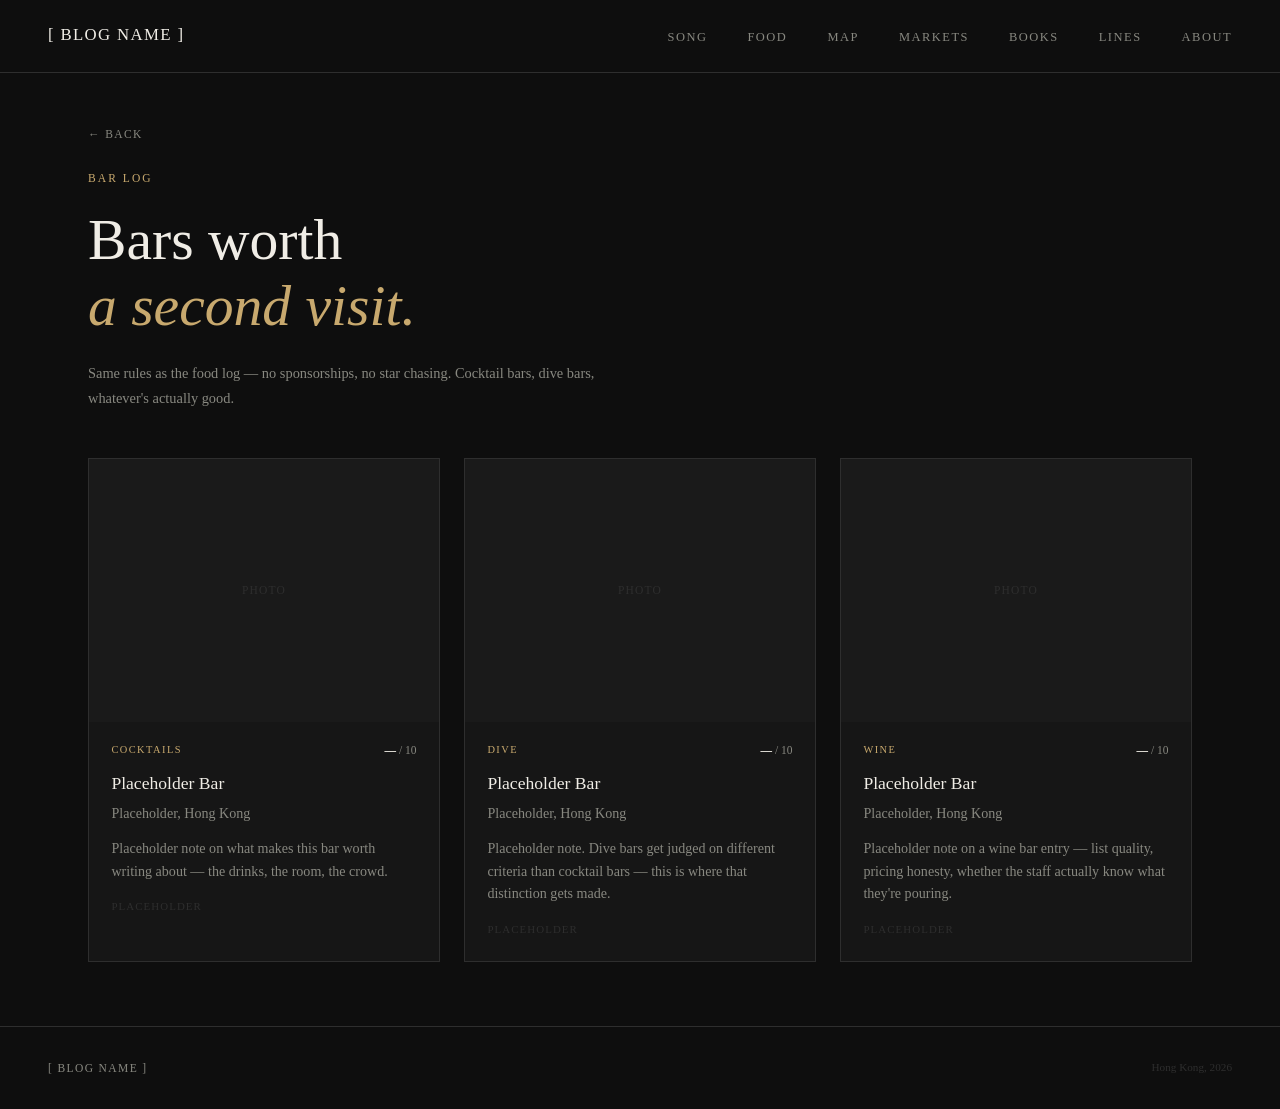
==== bar-log.html @ 64da8ba4 "Add files via upload" ====
<!DOCTYPE html>
<html lang="en">
<head>
  <meta charset="UTF-8" />
  <meta name="viewport" content="width=device-width, initial-scale=1.0" />
  <title>[ blog name ] — Bar Log</title>
  <link rel="stylesheet" href="styles.css" />
</head>
<body>

  <!-- NAV -->
  <nav>
    <a href="index.html" class="nav-logo">[ blog name ]</a>
    <ul class="nav-links">
      <li><a href="index.html#song">Song</a></li>
      <li><a href="index.html#food">Food</a></li>
      <li><a href="index.html#map">Map</a></li>
      <li><a href="index.html#markets">Markets</a></li>
      <li><a href="index.html#books">Books</a></li>
      <li><a href="index.html#lines">Lines</a></li>
      <li><a href="index.html#about">About</a></li>
    </ul>
  </nav>

  <!-- PAGE HEADER -->
  <div class="page-header">
    <a href="index.html#hobbies" class="page-back">← Back</a>
    <p class="page-label">Bar Log</p>
    <h1>Bars worth<br><em>a second visit.</em></h1>
    <p class="page-sub">Same rules as the food log — no sponsorships, no star chasing. Cocktail bars, dive bars, whatever's actually good.</p>
  </div>

  <!-- BAR GRID -->
  <div class="food-grid">

    <div class="food-card">
      <div class="food-card-img">Photo</div>
      <div class="food-card-body">
        <div class="food-card-meta">
          <span class="food-card-tag">Cocktails</span>
          <span class="food-card-rating"><span>—</span> / 10</span>
        </div>
        <h3>Placeholder Bar</h3>
        <p class="food-card-location">Placeholder, Hong Kong</p>
        <p>Placeholder note on what makes this bar worth writing about — the drinks, the room, the crowd.</p>
        <span class="food-card-date">Placeholder</span>
      </div>
    </div>

    <div class="food-card">
      <div class="food-card-img">Photo</div>
      <div class="food-card-body">
        <div class="food-card-meta">
          <span class="food-card-tag">Dive</span>
          <span class="food-card-rating"><span>—</span> / 10</span>
        </div>
        <h3>Placeholder Bar</h3>
        <p class="food-card-location">Placeholder, Hong Kong</p>
        <p>Placeholder note. Dive bars get judged on different criteria than cocktail bars — this is where that distinction gets made.</p>
        <span class="food-card-date">Placeholder</span>
      </div>
    </div>

    <div class="food-card">
      <div class="food-card-img">Photo</div>
      <div class="food-card-body">
        <div class="food-card-meta">
          <span class="food-card-tag">Wine</span>
          <span class="food-card-rating"><span>—</span> / 10</span>
        </div>
        <h3>Placeholder Bar</h3>
        <p class="food-card-location">Placeholder, Hong Kong</p>
        <p>Placeholder note on a wine bar entry — list quality, pricing honesty, whether the staff actually know what they're pouring.</p>
        <span class="food-card-date">Placeholder</span>
      </div>
    </div>

  </div>

  <!-- FOOTER -->
  <footer>
    <span class="footer-name">[ blog name ]</span>
    <span class="footer-note">Hong Kong, 2026</span>
  </footer>

</body>
</html>
---- styles.css ----
:root {
  --black: #f0ede6;
  --white: #0e0e0e;
  --cream: #1a1a1a;
  --accent: #c8a96e;
  --grey: #888880;
  --light-grey: #2e2e2e;
  --card-bg: #161616;
}

* { margin: 0; padding: 0; box-sizing: border-box; }

body {
  font-family: 'Times New Roman', Times, serif;
  background: var(--white);
  color: var(--black);
  line-height: 1.6;
}

/* ─── NAV ─── */
nav {
  position: fixed;
  top: 0; left: 0; right: 0;
  z-index: 100;
  display: flex;
  justify-content: space-between;
  align-items: center;
  padding: 1.4rem 3rem;
  background: var(--white);
  border-bottom: 1px solid var(--light-grey);
}

.nav-logo {
  font-size: 1.05rem;
  font-weight: normal;
  letter-spacing: 0.08em;
  text-transform: uppercase;
  color: var(--black);
  text-decoration: none;
}

.nav-links {
  display: flex;
  gap: 2.5rem;
  list-style: none;
}

.nav-links a {
  font-family: 'Times New Roman', Times, serif;
  font-size: 0.78rem;
  letter-spacing: 0.12em;
  text-transform: uppercase;
  color: var(--grey);
  text-decoration: none;
  transition: color 0.2s;
}

.nav-links a:hover { color: var(--black); }

/* ─── PAGE HEADER (for standalone sub-pages) ─── */
.page-header {
  padding-top: 120px;
  padding-bottom: 3rem;
  padding-left: 3rem;
  padding-right: 3rem;
  max-width: 1200px;
  margin: 0 auto;
}

.page-back {
  display: inline-block;
  margin-bottom: 1.6rem;
  font-family: 'Times New Roman', Times, serif;
  font-size: 0.72rem;
  letter-spacing: 0.12em;
  text-transform: uppercase;
  color: var(--grey);
  text-decoration: none;
}

.page-back:hover { color: var(--accent); }

.page-label {
  font-family: 'Times New Roman', Times, serif;
  font-size: 0.72rem;
  letter-spacing: 0.18em;
  text-transform: uppercase;
  color: var(--accent);
  margin-bottom: 1.2rem;
}

.page-header h1 {
  font-size: clamp(2.2rem, 4.5vw, 3.6rem);
  font-weight: normal;
  line-height: 1.15;
  color: var(--black);
  max-width: 760px;
}

.page-header h1 em {
  font-style: italic;
  color: var(--accent);
}

.page-sub {
  margin-top: 1.4rem;
  font-family: 'Times New Roman', Times, serif;
  font-size: 0.9rem;
  color: var(--grey);
  max-width: 560px;
  line-height: 1.7;
}

/* ─── HERO ─── */
.hero {
  padding-top: 120px;
  padding-bottom: 80px;
  padding-left: 3rem;
  padding-right: 3rem;
  max-width: 1200px;
  margin: 0 auto;
}

.hero-label {
  font-family: 'Times New Roman', Times, serif;
  font-size: 0.72rem;
  letter-spacing: 0.18em;
  text-transform: uppercase;
  color: var(--accent);
  margin-bottom: 1.2rem;
}

.hero h1 {
  font-size: clamp(2.8rem, 5vw, 5rem);
  font-weight: normal;
  line-height: 1.1;
  color: var(--black);
  max-width: 700px;
}

.hero h1 em {
  font-style: italic;
  color: var(--accent);
}

.hero-sub {
  margin-top: 1.8rem;
  font-family: 'Times New Roman', Times, serif;
  font-size: 0.9rem;
  color: var(--grey);
  max-width: 480px;
  line-height: 1.7;
}

.hero-cta {
  display: inline-block;
  margin-top: 2.4rem;
  padding: 0.8rem 2rem;
  background: var(--accent);
  color: #0e0e0e;
  font-family: 'Times New Roman', Times, serif;
  font-size: 0.78rem;
  letter-spacing: 0.14em;
  text-transform: uppercase;
  text-decoration: none;
  transition: background 0.2s;
}

.hero-cta:hover { background: #f0ede6; }

/* ─── DIVIDER ─── */
.divider {
  border: none;
  border-top: 1px solid var(--light-grey);
  margin: 0 3rem;
}

/* ─── SECTION HEADER ─── */
.section-header {
  display: flex;
  justify-content: space-between;
  align-items: baseline;
  padding: 3rem 3rem 2rem;
  max-width: 1200px;
  margin: 0 auto;
}

.section-title {
  font-size: 1.6rem;
  font-weight: normal;
}

.section-link {
  font-family: 'Times New Roman', Times, serif;
  font-size: 0.75rem;
  letter-spacing: 0.12em;
  text-transform: uppercase;
  color: var(--grey);
  text-decoration: none;
  border-bottom: 1px solid var(--light-grey);
  padding-bottom: 2px;
  transition: color 0.2s, border-color 0.2s;
}

.section-link:hover { color: var(--accent); border-color: var(--accent); }

/* ─── FOOD / CARD GRID (also used for Books, Bar Log, Travel) ─── */
.food-grid {
  display: grid;
  grid-template-columns: repeat(3, 1fr);
  gap: 1.5rem;
  padding: 0 3rem 4rem;
  max-width: 1200px;
  margin: 0 auto;
}

.food-card {
  background: var(--card-bg);
  border: 1px solid var(--light-grey);
  overflow: hidden;
  transition: transform 0.2s, box-shadow 0.2s;
  cursor: pointer;
}

.food-card:hover {
  transform: translateY(-3px);
  box-shadow: 0 8px 24px rgba(0,0,0,0.08);
}

.food-card-img {
  width: 100%;
  aspect-ratio: 4/3;
  background: var(--cream);
  display: flex;
  align-items: center;
  justify-content: center;
  color: var(--light-grey);
  font-family: 'Times New Roman', Times, serif;
  font-size: 0.72rem;
  letter-spacing: 0.1em;
  text-transform: uppercase;
}

.food-card-body {
  padding: 1.2rem 1.4rem 1.4rem;
}

.food-card-meta {
  display: flex;
  justify-content: space-between;
  align-items: center;
  margin-bottom: 0.6rem;
}

.food-card-tag {
  font-family: 'Times New Roman', Times, serif;
  font-size: 0.65rem;
  letter-spacing: 0.14em;
  text-transform: uppercase;
  color: var(--accent);
}

.food-card-rating {
  font-family: 'Times New Roman', Times, serif;
  font-size: 0.72rem;
  color: var(--grey);
}

.food-card-rating span {
  color: var(--black);
  font-weight: bold;
}

.food-card h3 {
  font-size: 1.1rem;
  font-weight: normal;
  margin-bottom: 0.3rem;
}

.food-card-location {
  font-family: 'Times New Roman', Times, serif;
  font-size: 0.72rem;
  color: var(--grey);
  margin-bottom: 0.8rem;
}

.food-card p {
  font-size: 0.88rem;
  color: var(--grey);
  line-height: 1.6;
}

.food-card-date {
  display: block;
  margin-top: 1rem;
  font-family: 'Times New Roman', Times, serif;
  font-size: 0.68rem;
  letter-spacing: 0.1em;
  color: var(--light-grey);
  text-transform: uppercase;
}

/* ─── HOBBIES STRIP ─── */
.hobbies-strip {
  background: #1a1a1a;
  padding: 3rem;
  border-top: 1px solid var(--light-grey);
  border-bottom: 1px solid var(--light-grey);
}

.hobbies-inner {
  max-width: 1200px;
  margin: 0 auto;
}

.hobbies-label {
  font-family: 'Times New Roman', Times, serif;
  font-size: 0.7rem;
  letter-spacing: 0.18em;
  text-transform: uppercase;
  color: var(--accent);
  margin-bottom: 2rem;
}

.hobbies-grid {
  display: grid;
  grid-template-columns: repeat(3, 1fr);
  gap: 2px;
}

.hobby-card {
  background: #222;
  padding: 2rem;
  transition: background 0.2s;
  cursor: pointer;
  text-decoration: none;
}

.hobby-card:hover { background: #2a2a2a; }

.hobby-icon {
  font-size: 1.6rem;
  margin-bottom: 1rem;
}

.hobby-card h3 {
  font-size: 1.05rem;
  font-weight: normal;
  color: #f0ede6;
  margin-bottom: 0.5rem;
}

.hobby-card p {
  font-family: 'Times New Roman', Times, serif;
  font-size: 0.78rem;
  color: #888;
  line-height: 1.6;
}

.hobby-arrow {
  display: block;
  margin-top: 1.5rem;
  font-family: 'Times New Roman', Times, serif;
  font-size: 0.7rem;
  letter-spacing: 0.12em;
  text-transform: uppercase;
  color: var(--accent);
}

/* ─── ABOUT ─── */
.about {
  padding: 5rem 3rem;
  max-width: 1200px;
  margin: 0 auto;
  display: grid;
  grid-template-columns: 1fr 2fr;
  gap: 4rem;
  align-items: start;
}

.about-label {
  font-family: 'Times New Roman', Times, serif;
  font-size: 0.7rem;
  letter-spacing: 0.18em;
  text-transform: uppercase;
  color: var(--accent);
  padding-top: 0.3rem;
}

.about-right h2 {
  font-size: 1.9rem;
  font-weight: normal;
  line-height: 1.3;
  margin-bottom: 1.5rem;
}

.about-right p {
  font-family: 'Times New Roman', Times, serif;
  font-size: 0.88rem;
  color: var(--grey);
  line-height: 1.8;
  max-width: 560px;
}

.about-tags {
  display: flex;
  flex-wrap: wrap;
  gap: 0.6rem;
  margin-top: 1.8rem;
}

.about-tag {
  border: 1px solid var(--light-grey);
  padding: 0.3rem 0.8rem;
  font-family: 'Times New Roman', Times, serif;
  font-size: 0.72rem;
  letter-spacing: 0.1em;
  text-transform: uppercase;
  color: var(--grey);
}

/* ─── FOOTER ─── */
footer {
  border-top: 1px solid var(--light-grey);
  padding: 2rem 3rem;
  display: flex;
  justify-content: space-between;
  align-items: center;
}

.footer-name {
  font-family: 'Times New Roman', Times, serif;
  font-size: 0.72rem;
  letter-spacing: 0.12em;
  text-transform: uppercase;
  color: var(--grey);
}

.footer-note {
  font-family: 'Times New Roman', Times, serif;
  font-size: 0.7rem;
  color: var(--light-grey);
}

/* ─── SONG OF THE DAY ─── */
.song-section {
  display: grid;
  grid-template-columns: 1fr 1fr;
  gap: 0;
  padding: 0 3rem 4rem;
  max-width: 1200px;
  margin: 0 auto;
}

.song-featured {
  border: 1px solid var(--light-grey);
  padding: 2rem;
  background: var(--card-bg);
}

.song-featured-date {
  font-family: 'Times New Roman', Times, serif;
  font-size: 0.68rem;
  letter-spacing: 0.14em;
  text-transform: uppercase;
  color: var(--accent);
  margin-bottom: 1.8rem;
}

.song-featured-main {
  display: flex;
  gap: 1.5rem;
  align-items: flex-start;
}

.song-number {
  font-size: 2.5rem;
  color: var(--light-grey);
  font-weight: normal;
  line-height: 1;
  flex-shrink: 0;
}

.song-title {
  font-size: 1.5rem;
  font-weight: normal;
  margin-bottom: 0.3rem;
}

.song-artist {
  font-family: 'Times New Roman', Times, serif;
  font-size: 0.8rem;
  color: var(--accent);
  letter-spacing: 0.06em;
  margin-bottom: 1rem;
}

.song-note {
  font-size: 0.88rem;
  color: var(--grey);
  line-height: 1.7;
}

.song-log {
  border: 1px solid var(--light-grey);
  border-left: none;
}

.song-row {
  display: grid;
  grid-template-columns: 40px 60px 1fr auto;
  gap: 1rem;
  align-items: center;
  padding: 1rem 1.4rem;
  border-bottom: 1px solid var(--light-grey);
  transition: background 0.15s;
}

.song-row:last-child { border-bottom: none; }
.song-row:hover { background: var(--cream); }

.song-row-num {
  font-family: 'Times New Roman', Times, serif;
  font-size: 0.68rem;
  color: var(--light-grey);
}

.song-row-date {
  font-family: 'Times New Roman', Times, serif;
  font-size: 0.72rem;
  color: var(--grey);
}

.song-row-title {
  font-size: 0.95rem;
}

.song-row-artist {
  font-family: 'Times New Roman', Times, serif;
  font-size: 0.75rem;
  color: var(--grey);
  text-align: right;
}

@media (max-width: 900px) {
  .song-section { grid-template-columns: 1fr; padding-left: 1.5rem; padding-right: 1.5rem; }
  .song-log { border-left: 1px solid var(--light-grey); border-top: none; }
}

/* ─── MAP ─── */
.map-wrapper {
  padding: 0 3rem 4rem;
  max-width: 1200px;
  margin: 0 auto;
  position: relative;
}

#site-map {
  height: 480px;
  border: 1px solid var(--light-grey);
  filter: grayscale(100%) invert(90%) hue-rotate(180deg);
}

.map-legend {
  display: flex;
  gap: 1.5rem;
  margin-bottom: 0.8rem;
}

.legend-item {
  display: flex;
  align-items: center;
  gap: 0.4rem;
  font-family: 'Times New Roman', Times, serif;
  font-size: 0.72rem;
  letter-spacing: 0.08em;
  color: var(--grey);
  text-transform: uppercase;
}

.legend-dot {
  width: 8px;
  height: 8px;
  border-radius: 50%;
  flex-shrink: 0;
}

/* ─── FEED (Markets, Basketball, Poker, Learning) ─── */
.markets-feed {
  max-width: 1200px;
  margin: 0 auto;
  padding: 0 3rem 4rem;
  display: flex;
  flex-direction: column;
  gap: 0;
}

.market-post {
  padding: 2rem 0;
  border-bottom: 1px solid var(--light-grey);
}

.market-post:first-child { border-top: 1px solid var(--light-grey); }

.market-post-header {
  display: flex;
  justify-content: space-between;
  align-items: center;
  margin-bottom: 0.7rem;
}

.market-tag {
  font-family: 'Times New Roman', Times, serif;
  font-size: 0.68rem;
  letter-spacing: 0.14em;
  text-transform: uppercase;
  color: var(--accent);
}

.market-date {
  font-family: 'Times New Roman', Times, serif;
  font-size: 0.68rem;
  color: var(--grey);
}

.market-title {
  font-size: 1.15rem;
  font-weight: normal;
  margin-bottom: 0.8rem;
  max-width: 720px;
  line-height: 1.4;
}

.market-body {
  font-size: 0.9rem;
  color: var(--grey);
  line-height: 1.8;
  max-width: 680px;
}

.market-read {
  display: inline-block;
  margin-top: 1rem;
  font-family: 'Times New Roman', Times, serif;
  font-size: 0.72rem;
  letter-spacing: 0.1em;
  text-transform: uppercase;
  color: var(--accent);
  text-decoration: none;
}

.market-read:hover { color: var(--black); }

/* ─── STAT ROW (Poker / Basketball summary strips) ─── */
.stat-row {
  display: flex;
  gap: 0;
  max-width: 1200px;
  margin: 0 auto;
  padding: 0 3rem 3rem;
  flex-wrap: wrap;
}

.stat-block {
  flex: 1;
  min-width: 140px;
  padding: 1.2rem 1.6rem;
  border: 1px solid var(--light-grey);
  border-right: none;
}

.stat-block:last-child { border-right: 1px solid var(--light-grey); }

.stat-value {
  font-size: 1.6rem;
  color: var(--accent);
}

.stat-label {
  margin-top: 0.4rem;
  font-family: 'Times New Roman', Times, serif;
  font-size: 0.68rem;
  letter-spacing: 0.12em;
  text-transform: uppercase;
  color: var(--grey);
}

@media (max-width: 900px) {
  .stat-row { padding-left: 1.5rem; padding-right: 1.5rem; }
  .stat-block { border-right: 1px solid var(--light-grey); flex: 1 1 45%; }
}

/* ─── LINES / NOW GRID ─── */
.lines-feed {
  max-width: 1200px;
  margin: 0 auto;
  padding: 0 3rem 4rem;
  display: flex;
  flex-direction: column;
  gap: 0;
}

.line-entry {
  padding: 2.2rem 0;
  border-bottom: 1px solid var(--light-grey);
}

.line-entry:first-child { border-top: 1px solid var(--light-grey); }

.line-text {
  font-size: clamp(1.1rem, 2.2vw, 1.45rem);
  font-style: italic;
  font-weight: normal;
  line-height: 1.5;
  color: var(--black);
  max-width: 780px;
  margin-bottom: 1rem;
  quotes: none;
}

.line-source {
  font-family: 'Times New Roman', Times, serif;
  font-size: 0.78rem;
  color: var(--grey);
}

.line-date {
  color: var(--light-grey);
  margin-left: 0.8rem;
}

/* ─── NOW PAGE ─── */
.now-grid {
  display: grid;
  grid-template-columns: 1fr 1fr;
  gap: 1.5rem;
  max-width: 1200px;
  margin: 0 auto;
  padding: 0 3rem 4rem;
}

.now-block {
  border: 1px solid var(--light-grey);
  padding: 1.8rem;
  background: var(--card-bg);
}

.now-block-label {
  font-family: 'Times New Roman', Times, serif;
  font-size: 0.68rem;
  letter-spacing: 0.16em;
  text-transform: uppercase;
  color: var(--accent);
  margin-bottom: 1rem;
}

.now-block h3 {
  font-size: 1.15rem;
  font-weight: normal;
  margin-bottom: 0.4rem;
}

.now-block p {
  font-size: 0.85rem;
  color: var(--grey);
  line-height: 1.6;
}

.now-updated {
  max-width: 1200px;
  margin: 0 auto;
  padding: 0 3rem 1.5rem;
  font-family: 'Times New Roman', Times, serif;
  font-size: 0.7rem;
  letter-spacing: 0.1em;
  text-transform: uppercase;
  color: var(--light-grey);
}

@media (max-width: 900px) {
  .map-wrapper, .markets-feed, .lines-feed, .now-grid { padding-left: 1.5rem; padding-right: 1.5rem; }
  .now-grid { grid-template-columns: 1fr; }
}

@media (max-width: 900px) {
  nav { padding: 1.2rem 1.5rem; }
  .nav-links { gap: 1.5rem; }
  .hero, .section-header, .divider, footer, .page-header { padding-left: 1.5rem; padding-right: 1.5rem; }
  .food-grid { grid-template-columns: 1fr; padding-left: 1.5rem; padding-right: 1.5rem; }
  .hobbies-grid { grid-template-columns: 1fr; }
  .hobbies-strip { padding: 2rem 1.5rem; }
  .about { grid-template-columns: 1fr; gap: 1.5rem; padding: 3rem 1.5rem; }
}
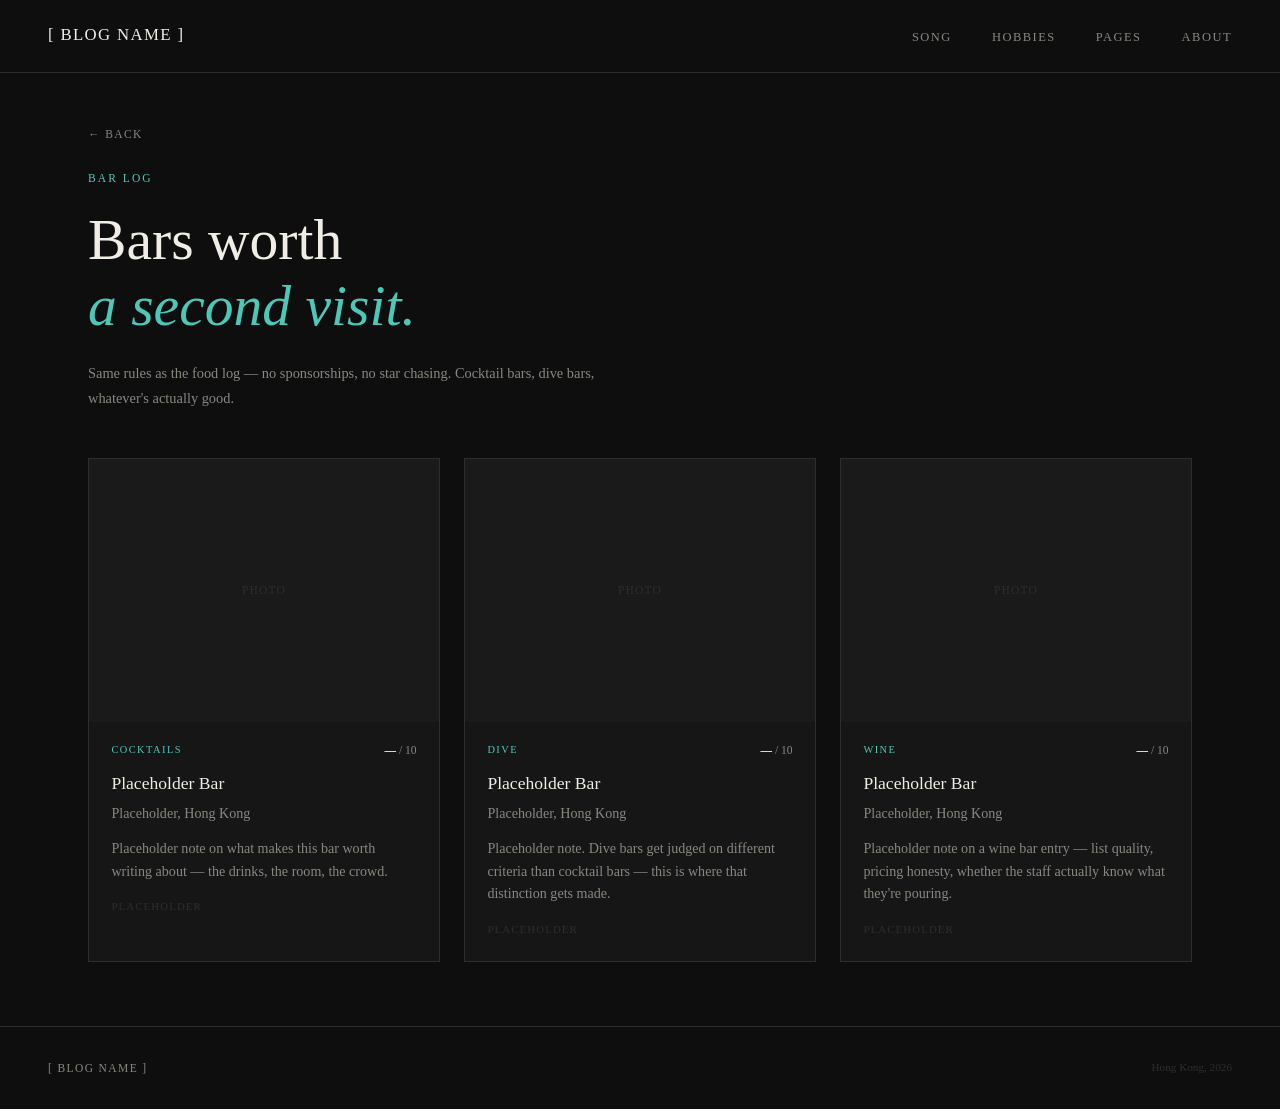
==== commit d2ac29ad: "Add files via upload" ====
--- a/bar-log.html
+++ b/bar-log.html
@@ -13,11 +13,8 @@
     <a href="index.html" class="nav-logo">[ blog name ]</a>
     <ul class="nav-links">
       <li><a href="index.html#song">Song</a></li>
-      <li><a href="index.html#food">Food</a></li>
-      <li><a href="index.html#map">Map</a></li>
-      <li><a href="index.html#markets">Markets</a></li>
-      <li><a href="index.html#books">Books</a></li>
-      <li><a href="index.html#lines">Lines</a></li>
+      <li><a href="index.html#hobbies">Hobbies</a></li>
+      <li><a href="pages.html">Pages</a></li>
       <li><a href="index.html#about">About</a></li>
     </ul>
   </nav>
--- a/styles.css
+++ b/styles.css
@@ -2,7 +2,7 @@
   --black: #f0ede6;
   --white: #0e0e0e;
   --cream: #1a1a1a;
-  --accent: #c8a96e;
+  --accent: #4fc7b8;
   --grey: #888880;
   --light-grey: #2e2e2e;
   --card-bg: #161616;
@@ -324,7 +324,7 @@
 
 .hobbies-grid {
   display: grid;
-  grid-template-columns: repeat(3, 1fr);
+  grid-template-columns: repeat(auto-fit, minmax(220px, 1fr));
   gap: 2px;
 }
 
@@ -558,7 +558,6 @@
 #site-map {
   height: 480px;
   border: 1px solid var(--light-grey);
-  filter: grayscale(100%) invert(90%) hue-rotate(180deg);
 }
 
 .map-legend {
@@ -791,3 +790,195 @@
   .hobbies-strip { padding: 2rem 1.5rem; }
   .about { grid-template-columns: 1fr; gap: 1.5rem; padding: 3rem 1.5rem; }
 }
+
+/* ─── CITY LOG (Travel page) ─── */
+.city-log {
+  max-width: 1200px;
+  margin: 0 auto;
+  padding: 0 3rem 5rem;
+}
+
+.city-block {
+  border: 1px solid var(--light-grey);
+  background: var(--card-bg);
+  padding: 1.6rem 1.8rem;
+  margin-bottom: 1.2rem;
+}
+
+.city-block-header {
+  display: flex;
+  justify-content: space-between;
+  align-items: baseline;
+  margin-bottom: 0.4rem;
+  flex-wrap: wrap;
+  gap: 0.5rem;
+}
+
+.city-name-row {
+  display: flex;
+  align-items: baseline;
+  gap: 0.7rem;
+}
+
+.city-name {
+  font-size: 1.15rem;
+}
+
+.city-country {
+  font-family: 'Times New Roman', Times, serif;
+  font-size: 0.7rem;
+  letter-spacing: 0.1em;
+  text-transform: uppercase;
+  color: var(--grey);
+}
+
+.city-rating {
+  font-family: 'Times New Roman', Times, serif;
+  font-size: 0.85rem;
+  color: var(--grey);
+}
+
+.city-rating span {
+  color: var(--accent);
+  font-weight: bold;
+  font-size: 1.1rem;
+}
+
+.city-comments {
+  margin-top: 0.8rem;
+}
+
+.city-comment {
+  padding: 0.7rem 0;
+  border-top: 1px solid var(--light-grey);
+}
+
+.city-comment:first-child { border-top: none; padding-top: 0.2rem; }
+
+.city-comment-date {
+  font-family: 'Times New Roman', Times, serif;
+  font-size: 0.66rem;
+  letter-spacing: 0.08em;
+  text-transform: uppercase;
+  color: var(--light-grey);
+  margin-bottom: 0.3rem;
+}
+
+.city-comment-text {
+  font-size: 0.88rem;
+  color: var(--grey);
+  line-height: 1.6;
+}
+
+.map-note {
+  font-family: 'Times New Roman', Times, serif;
+  font-size: 0.72rem;
+  color: var(--light-grey);
+  margin-top: 0.6rem;
+}
+
+.city-group-title {
+  font-family: 'Times New Roman', Times, serif;
+  font-size: 0.72rem;
+  letter-spacing: 0.16em;
+  text-transform: uppercase;
+  color: var(--accent);
+  margin: 2.4rem 0 0.8rem;
+}
+
+.city-group-title:first-child { margin-top: 0; }
+
+@media (max-width: 900px) {
+  .city-log { padding-left: 1.5rem; padding-right: 1.5rem; }
+}
+
+/* ─── GOAL LOG (Life Goals page) ─── */
+.goal-log {
+  max-width: 1200px;
+  margin: 0 auto;
+  padding: 0 3rem 5rem;
+}
+
+.goal-block {
+  border: 1px solid var(--light-grey);
+  background: var(--card-bg);
+  padding: 1.6rem 1.8rem;
+  margin-bottom: 1.2rem;
+}
+
+.goal-block-header {
+  display: flex;
+  justify-content: space-between;
+  align-items: baseline;
+  margin-bottom: 0.5rem;
+  flex-wrap: wrap;
+  gap: 0.5rem;
+}
+
+.goal-name-row {
+  display: flex;
+  align-items: baseline;
+  gap: 0.7rem;
+  flex-wrap: wrap;
+}
+
+.goal-title {
+  font-size: 1.15rem;
+  font-weight: normal;
+}
+
+.goal-category {
+  font-family: 'Times New Roman', Times, serif;
+  font-size: 0.7rem;
+  letter-spacing: 0.1em;
+  text-transform: uppercase;
+  color: var(--accent);
+}
+
+.goal-status {
+  font-family: 'Times New Roman', Times, serif;
+  font-size: 0.68rem;
+  letter-spacing: 0.1em;
+  text-transform: uppercase;
+  padding: 0.25rem 0.7rem;
+  border: 1px solid var(--light-grey);
+  color: var(--grey);
+  white-space: nowrap;
+}
+
+.goal-status--done {
+  background: var(--accent);
+  border-color: var(--accent);
+  color: #0e0e0e;
+  font-weight: bold;
+}
+
+.goal-status--progress {
+  border-color: var(--accent);
+  color: var(--accent);
+}
+
+.goal-status--not-started {
+  border-color: var(--light-grey);
+  color: var(--light-grey);
+}
+
+.goal-target {
+  font-family: 'Times New Roman', Times, serif;
+  font-size: 0.72rem;
+  letter-spacing: 0.06em;
+  text-transform: uppercase;
+  color: var(--grey);
+  margin-bottom: 0.7rem;
+}
+
+.goal-note {
+  font-size: 0.9rem;
+  color: var(--grey);
+  line-height: 1.7;
+  max-width: 720px;
+}
+
+@media (max-width: 900px) {
+  .goal-log { padding-left: 1.5rem; padding-right: 1.5rem; }
+}
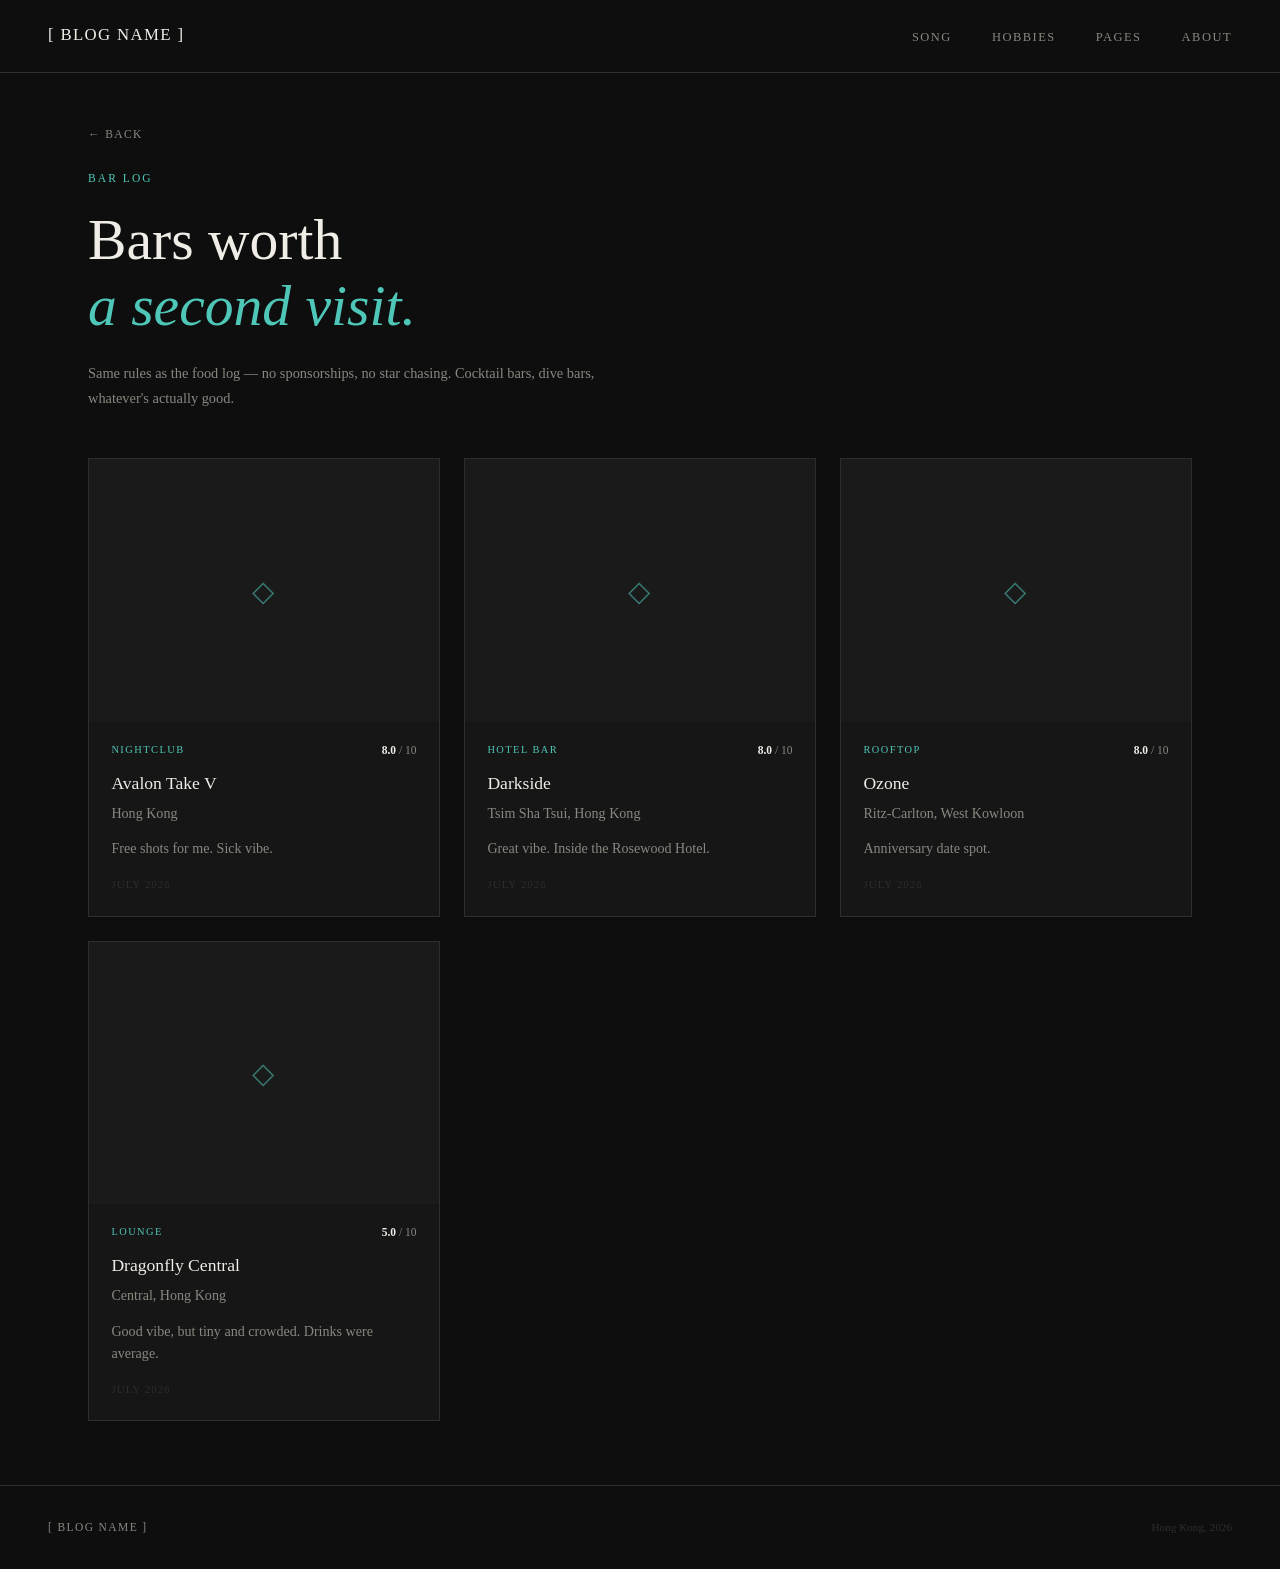
==== commit 36ba211e: "Add files via upload" ====
--- a/bar-log.html
+++ b/bar-log.html
@@ -12,7 +12,7 @@
   <nav>
     <a href="index.html" class="nav-logo">[ blog name ]</a>
     <ul class="nav-links">
-      <li><a href="index.html#song">Song</a></li>
+      <li><a href="song.html">Song</a></li>
       <li><a href="index.html#hobbies">Hobbies</a></li>
       <li><a href="pages.html">Pages</a></li>
       <li><a href="index.html#about">About</a></li>
@@ -31,44 +31,58 @@
   <div class="food-grid">
 
     <div class="food-card">
-      <div class="food-card-img">Photo</div>
+      <div class="food-card-img"><span class="food-card-img-icon">◇</span></div>
       <div class="food-card-body">
         <div class="food-card-meta">
-          <span class="food-card-tag">Cocktails</span>
-          <span class="food-card-rating"><span>—</span> / 10</span>
+          <span class="food-card-tag">Nightclub</span>
+          <span class="food-card-rating"><span>8.0</span> / 10</span>
         </div>
-        <h3>Placeholder Bar</h3>
-        <p class="food-card-location">Placeholder, Hong Kong</p>
-        <p>Placeholder note on what makes this bar worth writing about — the drinks, the room, the crowd.</p>
-        <span class="food-card-date">Placeholder</span>
+        <h3>Avalon Take V</h3>
+        <p class="food-card-location">Hong Kong</p>
+        <p>Free shots for me. Sick vibe.</p>
+        <span class="food-card-date">July 2026</span>
       </div>
     </div>
 
     <div class="food-card">
-      <div class="food-card-img">Photo</div>
+      <div class="food-card-img"><span class="food-card-img-icon">◇</span></div>
       <div class="food-card-body">
         <div class="food-card-meta">
-          <span class="food-card-tag">Dive</span>
-          <span class="food-card-rating"><span>—</span> / 10</span>
+          <span class="food-card-tag">Hotel Bar</span>
+          <span class="food-card-rating"><span>8.0</span> / 10</span>
         </div>
-        <h3>Placeholder Bar</h3>
-        <p class="food-card-location">Placeholder, Hong Kong</p>
-        <p>Placeholder note. Dive bars get judged on different criteria than cocktail bars — this is where that distinction gets made.</p>
-        <span class="food-card-date">Placeholder</span>
+        <h3>Darkside</h3>
+        <p class="food-card-location">Tsim Sha Tsui, Hong Kong</p>
+        <p>Great vibe. Inside the Rosewood Hotel.</p>
+        <span class="food-card-date">July 2026</span>
       </div>
     </div>
 
     <div class="food-card">
-      <div class="food-card-img">Photo</div>
+      <div class="food-card-img"><span class="food-card-img-icon">◇</span></div>
       <div class="food-card-body">
         <div class="food-card-meta">
-          <span class="food-card-tag">Wine</span>
-          <span class="food-card-rating"><span>—</span> / 10</span>
+          <span class="food-card-tag">Rooftop</span>
+          <span class="food-card-rating"><span>8.0</span> / 10</span>
         </div>
-        <h3>Placeholder Bar</h3>
-        <p class="food-card-location">Placeholder, Hong Kong</p>
-        <p>Placeholder note on a wine bar entry — list quality, pricing honesty, whether the staff actually know what they're pouring.</p>
-        <span class="food-card-date">Placeholder</span>
+        <h3>Ozone</h3>
+        <p class="food-card-location">Ritz-Carlton, West Kowloon</p>
+        <p>Anniversary date spot.</p>
+        <span class="food-card-date">July 2026</span>
+      </div>
+    </div>
+
+    <div class="food-card">
+      <div class="food-card-img"><span class="food-card-img-icon">◇</span></div>
+      <div class="food-card-body">
+        <div class="food-card-meta">
+          <span class="food-card-tag">Lounge</span>
+          <span class="food-card-rating"><span>5.0</span> / 10</span>
+        </div>
+        <h3>Dragonfly Central</h3>
+        <p class="food-card-location">Central, Hong Kong</p>
+        <p>Good vibe, but tiny and crowded. Drinks were average.</p>
+        <span class="food-card-date">July 2026</span>
       </div>
     </div>
 
--- a/styles.css
+++ b/styles.css
@@ -241,6 +241,12 @@
   text-transform: uppercase;
 }
 
+.food-card-img-icon {
+  font-size: 1.8rem;
+  color: var(--accent);
+  opacity: 0.55;
+}
+
 .food-card-body {
   padding: 1.2rem 1.4rem 1.4rem;
 }
@@ -469,12 +475,12 @@
 
 .song-featured-main {
   display: flex;
-  gap: 1.5rem;
+  gap: 1rem;
   align-items: flex-start;
 }
 
 .song-number {
-  font-size: 2.5rem;
+  font-size: 1.8rem;
   color: var(--light-grey);
   font-weight: normal;
   line-height: 1;
@@ -482,17 +488,17 @@
 }
 
 .song-title {
-  font-size: 1.5rem;
-  font-weight: normal;
-  margin-bottom: 0.3rem;
+  font-size: 1.1rem;
+  font-weight: normal;
+  margin-bottom: 0.2rem;
 }
 
 .song-artist {
   font-family: 'Times New Roman', Times, serif;
-  font-size: 0.8rem;
+  font-size: 0.72rem;
   color: var(--accent);
   letter-spacing: 0.06em;
-  margin-bottom: 1rem;
+  margin-bottom: 0.6rem;
 }
 
 .song-note {
@@ -506,18 +512,79 @@
   border-left: none;
 }
 
+.song-log-item {
+  border-bottom: 1px solid var(--light-grey);
+}
+
+.song-log-item:last-child { border-bottom: none; }
+
 .song-row {
   display: grid;
-  grid-template-columns: 40px 60px 1fr auto;
+  grid-template-columns: 40px 56px 1fr auto;
   gap: 1rem;
   align-items: center;
   padding: 1rem 1.4rem;
-  border-bottom: 1px solid var(--light-grey);
   transition: background 0.15s;
 }
 
-.song-row:last-child { border-bottom: none; }
 .song-row:hover { background: var(--cream); }
+.song-row:hover .song-row-title { color: var(--accent); }
+
+.song-row-text {
+  display: flex;
+  flex-direction: column;
+  gap: 0.2rem;
+}
+
+.song-play-btn {
+  width: 26px;
+  height: 26px;
+  flex-shrink: 0;
+  border-radius: 50%;
+  border: 1px solid var(--light-grey);
+  background: transparent;
+  color: var(--black);
+  font-family: 'Times New Roman', Times, serif;
+  font-size: 0.6rem;
+  display: flex;
+  align-items: center;
+  justify-content: center;
+  cursor: pointer;
+  transition: border-color 0.2s, color 0.2s;
+  padding: 0;
+  line-height: 1;
+}
+
+.song-play-btn:hover,
+.song-play-btn.is-playing {
+  border-color: var(--accent);
+  color: var(--accent);
+}
+
+.song-row-embed {
+  max-height: 0;
+  overflow: hidden;
+  transition: max-height 0.25s ease;
+  padding: 0 1.4rem;
+}
+
+.song-row-embed.open {
+  max-height: 90px;
+  padding: 0 1.4rem 1rem;
+}
+
+.song-archive-grid {
+  display: grid;
+  grid-template-columns: 1fr 1fr;
+  gap: 1.5rem;
+  max-width: 1000px;
+  margin: 0 auto;
+  padding: 0 3rem 5rem;
+}
+
+@media (max-width: 900px) {
+  .song-archive-grid { grid-template-columns: 1fr; padding-left: 1.5rem; padding-right: 1.5rem; }
+}
 
 .song-row-num {
   font-family: 'Times New Roman', Times, serif;
@@ -532,14 +599,20 @@
 }
 
 .song-row-title {
-  font-size: 0.95rem;
+  font-size: 0.92rem;
+  color: var(--black);
+  transition: color 0.2s;
+}
+
+.song-embed {
+  margin-top: 1.2rem;
 }
 
 .song-row-artist {
   font-family: 'Times New Roman', Times, serif;
-  font-size: 0.75rem;
-  color: var(--grey);
-  text-align: right;
+  font-size: 0.72rem;
+  color: var(--grey);
+  text-align: left;
 }
 
 @media (max-width: 900px) {
@@ -555,7 +628,8 @@
   position: relative;
 }
 
-#site-map {
+#site-map,
+#travel-map {
   height: 480px;
   border: 1px solid var(--light-grey);
 }
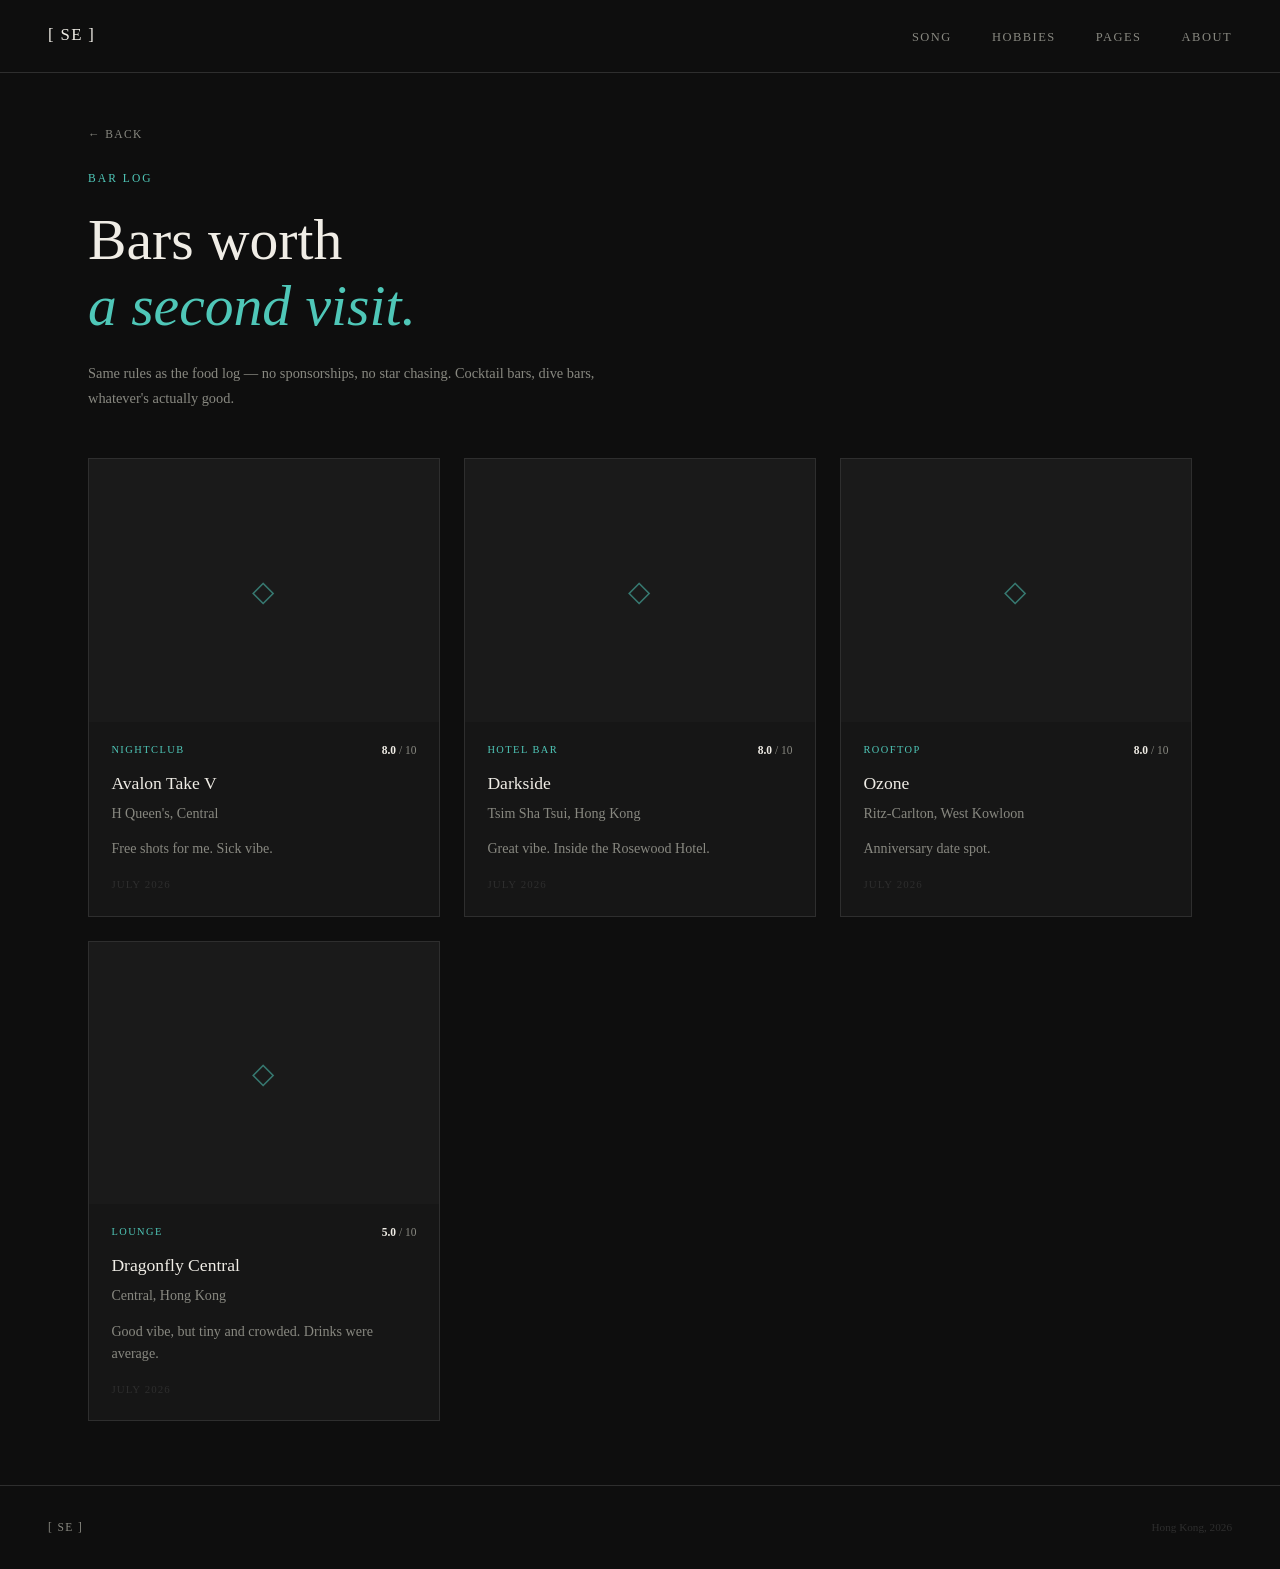
==== commit 9b889037: "Add files via upload" ====
--- a/bar-log.html
+++ b/bar-log.html
@@ -3,14 +3,14 @@
 <head>
   <meta charset="UTF-8" />
   <meta name="viewport" content="width=device-width, initial-scale=1.0" />
-  <title>[ blog name ] — Bar Log</title>
+  <title>[ Se ] — Bar Log</title>
   <link rel="stylesheet" href="styles.css" />
 </head>
 <body>
 
   <!-- NAV -->
   <nav>
-    <a href="index.html" class="nav-logo">[ blog name ]</a>
+    <a href="index.html" class="nav-logo">[ Se ]</a>
     <ul class="nav-links">
       <li><a href="song.html">Song</a></li>
       <li><a href="index.html#hobbies">Hobbies</a></li>
@@ -38,7 +38,7 @@
           <span class="food-card-rating"><span>8.0</span> / 10</span>
         </div>
         <h3>Avalon Take V</h3>
-        <p class="food-card-location">Hong Kong</p>
+        <p class="food-card-location">H Queen's, Central</p>
         <p>Free shots for me. Sick vibe.</p>
         <span class="food-card-date">July 2026</span>
       </div>
@@ -90,7 +90,7 @@
 
   <!-- FOOTER -->
   <footer>
-    <span class="footer-name">[ blog name ]</span>
+    <span class="footer-name">[ Se ]</span>
     <span class="footer-note">Hong Kong, 2026</span>
   </footer>
 
--- a/styles.css
+++ b/styles.css
@@ -1056,3 +1056,123 @@
 @media (max-width: 900px) {
   .goal-log { padding-left: 1.5rem; padding-right: 1.5rem; }
 }
+
+/* ─── PROFILE BLOCK (Poker / Basketball player profiles) ─── */
+.profile-wrap {
+  max-width: 1200px;
+  margin: 0 auto;
+  padding: 0 3rem 3rem;
+}
+
+.profile-block {
+  border: 1px solid var(--light-grey);
+  background: var(--card-bg);
+  padding: 1.8rem 2rem;
+}
+
+.profile-row {
+  display: flex;
+  gap: 1.5rem;
+  padding: 0.9rem 0;
+  border-bottom: 1px solid var(--light-grey);
+  align-items: baseline;
+}
+
+.profile-row:last-child { border-bottom: none; }
+
+.profile-key {
+  flex: 0 0 170px;
+  font-family: 'Times New Roman', Times, serif;
+  font-size: 0.7rem;
+  letter-spacing: 0.1em;
+  text-transform: uppercase;
+  color: var(--accent);
+}
+
+.profile-val {
+  font-size: 0.9rem;
+  color: var(--grey);
+  line-height: 1.7;
+}
+
+/* ─── DATA TABLES (Session logs, stats summaries) ─── */
+.table-wrap {
+  max-width: 1200px;
+  margin: 0 auto;
+  padding: 0 3rem 3rem;
+  overflow-x: auto;
+}
+
+.data-table {
+  width: 100%;
+  border-collapse: collapse;
+  font-family: 'Times New Roman', Times, serif;
+}
+
+.data-table th {
+  text-align: left;
+  font-size: 0.66rem;
+  letter-spacing: 0.1em;
+  text-transform: uppercase;
+  color: var(--accent);
+  padding: 0.8rem 1rem;
+  border-bottom: 1px solid var(--light-grey);
+  white-space: nowrap;
+}
+
+.data-table td {
+  font-size: 0.85rem;
+  color: var(--grey);
+  padding: 0.9rem 1rem;
+  border-bottom: 1px solid var(--light-grey);
+  vertical-align: top;
+}
+
+.data-table tr:last-child td { border-bottom: none; }
+
+.data-table th:first-child,
+.data-table td:first-child {
+  padding-left: 0;
+}
+
+.data-table.stats-table td:first-child {
+  color: var(--black);
+  width: 220px;
+}
+
+.result-win { color: var(--accent); }
+.result-even { color: var(--grey); }
+
+.table-note {
+  margin-top: 0.8rem;
+  font-family: 'Times New Roman', Times, serif;
+  font-size: 0.7rem;
+  color: var(--light-grey);
+}
+
+/* ─── SIMPLE LIST (Tools & Study) ─── */
+.simple-list-wrap {
+  max-width: 1200px;
+  margin: 0 auto;
+  padding: 0 3rem 5rem;
+}
+
+.simple-list {
+  list-style: none;
+}
+
+.simple-list li {
+  font-size: 0.9rem;
+  color: var(--grey);
+  line-height: 1.8;
+  padding: 0.9rem 0;
+  border-bottom: 1px solid var(--light-grey);
+}
+
+.simple-list li:last-child { border-bottom: none; }
+
+@media (max-width: 900px) {
+  .profile-wrap, .table-wrap, .simple-list-wrap { padding-left: 1.5rem; padding-right: 1.5rem; }
+  .profile-row { flex-direction: column; gap: 0.3rem; }
+  .profile-key { flex: none; }
+}
